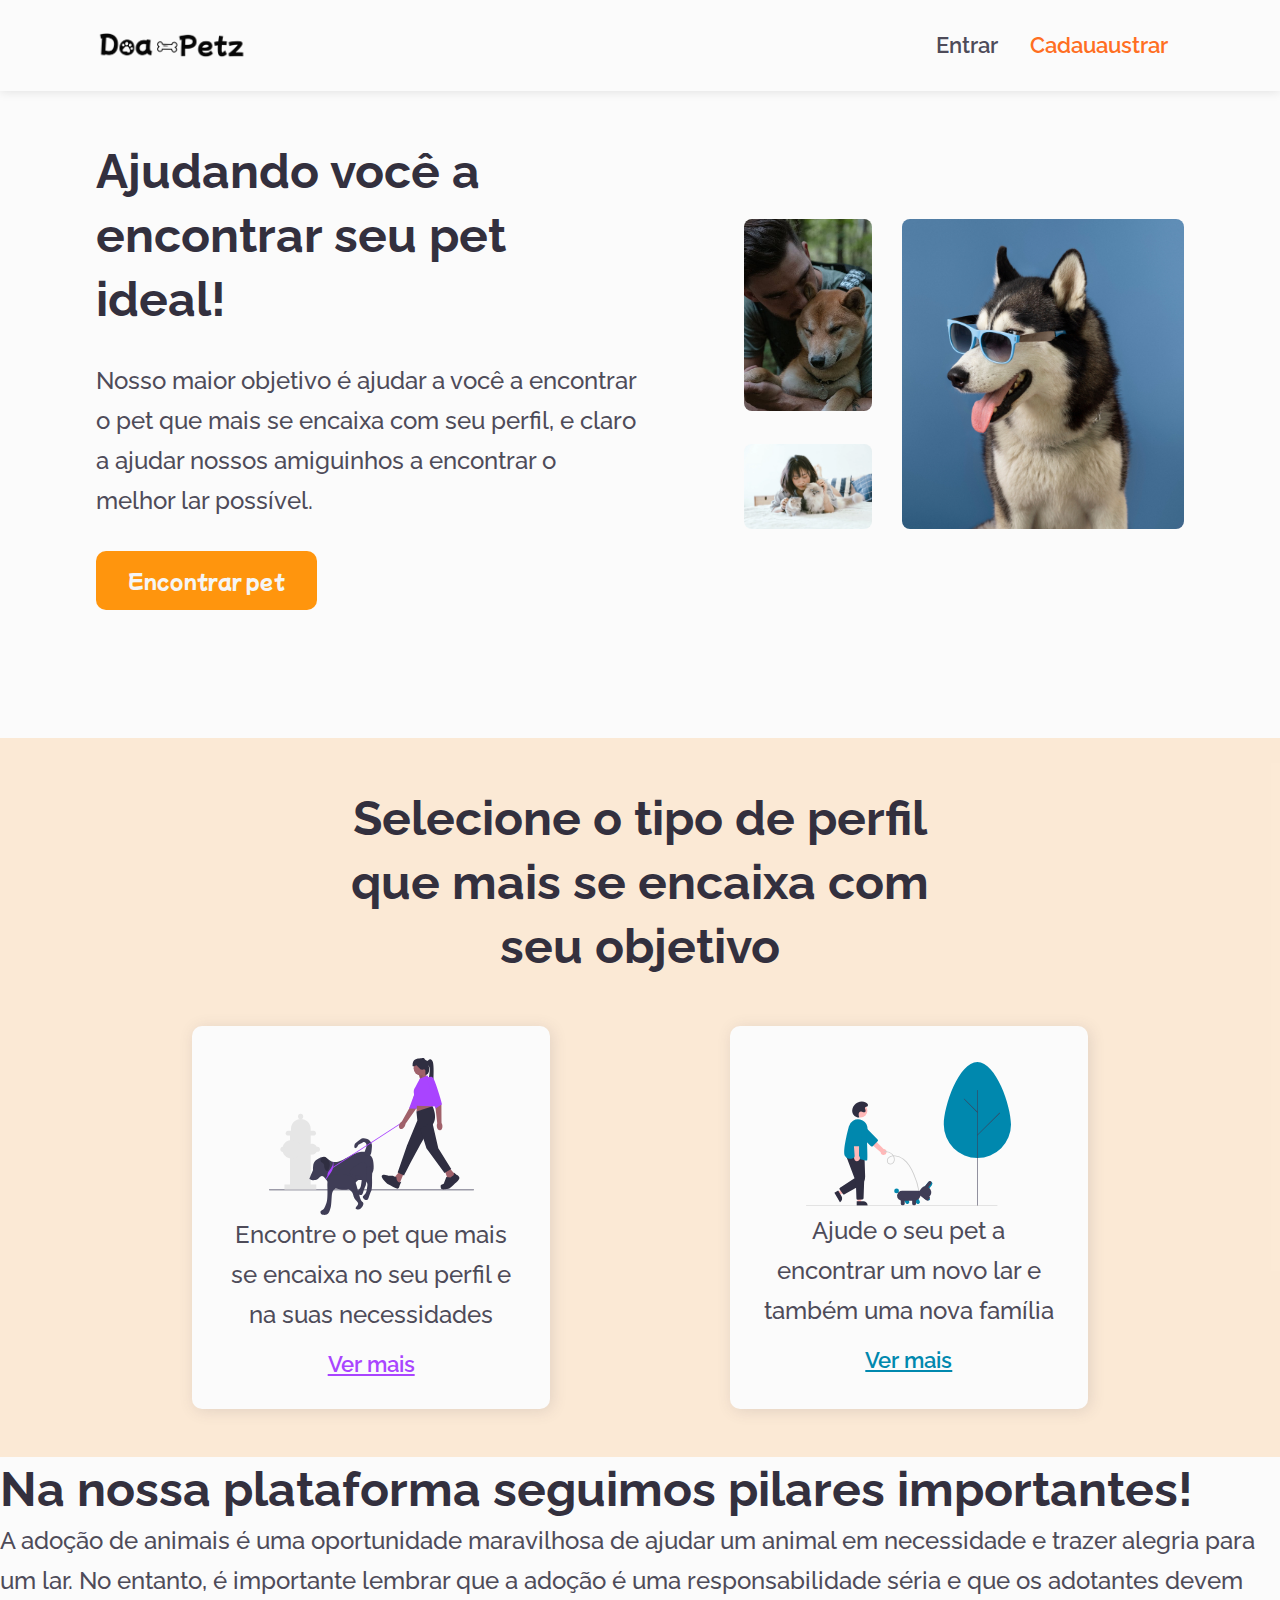
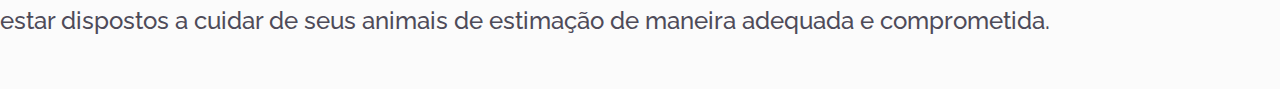
==== Petz/index.html @ 4ccae001 "Add files via upload" ====
<!DOCTYPE html>
<html lang="pt-br">

<head>
    <meta charset="UTF-8">
    <meta http-equiv="X-UA-Compatible" content="IE=edge">
    <meta name="viewport" content="width=device-width, initial-scale=1.0">
    <title>Doa-Petz</title>

    <link rel="stylesheet" href="estilo.css">
</head>

<body>
    <header class="cabecalho">
        <nav class="menu">
            <img class="logomarca" src="./assets/img/doapetz.png" alt="">

            <ul class="links-navegacao">
                <li>
                    <a href="">Entrar</a>
                </li>
                <li class="registrar">
                    <a href="">Cadauaustrar</a>
                </li>
            </ul>
        </nav>
    </header>

    <main class="corpo">
        <!-- Seção primária -->
        <section class="painel-principal">
            <div class="anuncio-petz">
                <h1 class="titulo">Ajudando você a encontrar seu pet ideal!</h1>

                <p class="descricao">Nosso maior objetivo é ajudar a você a encontrar o pet que mais se encaixa com seu
                    perfil, e claro a ajudar nossos amiguinhos a encontrar o melhor lar possível.</p>
                <button class="botao-principal">
                    Encontrar pet
                </button>
            </div>


            <div class="imagens-petz">
                <div class="fotos-esquerda">
                    <img src="./assets/img/index/homem-cachorro.jpeg" alt="">

                    <img src="./assets/img/index/moca-gatos.jpg" alt="">
                </div>

                <div class="fotos-direita">
                    <img src="./assets/img/index/cachorro-oculos.jpg" alt="">
                </div>
            </div>

        </section>

        <!-- Seção secundária -->
        <section class="tipos-perfil">
            <h2 class="titulo">Selecione o tipo de perfil que mais se encaixa com seu objetivo</h2>
            <div class="cards-container">
                <div class="card-de-perfil">
                    <img src="./assets/icons/mulher-cahorro.svg" alt="">

                    <div class="conteudo-card">
                        <p class="descricao">
                            Encontre o pet que mais se encaixa no seu perfil e na suas necessidades
                        </p>

                        <a href="" class="link-card link-roxo">Ver mais</a>
                    </div>
                </div>
                <div class="card-de-perfil">
                    <img src="./assets/icons/homem-cachorro.svg" alt="">

                    <div class="conteudo-card">
                        <p class="descricao">
                            Ajude o seu pet a encontrar um novo lar e também uma nova família
                        </p>

                        <a href="" class="link-card">Ver mais</a>
                    </div>
                </div>
            </div>
        </section>
        <!-- Seção terciária -->
        <section class="valores-da-plataforma">
            <div class="sobre-os-valores">
                <h2 class="titulo">
                    Na nossa plataforma seguimos pilares importantes!
                </h2>
                <p class="descricao">
                    A adoção de animais é uma oportunidade maravilhosa de ajudar um animal em necessidade e trazer
                    alegria para um lar. No entanto, é importante lembrar que a adoção é uma responsabilidade séria e
                    que os adotantes devem estar dispostos a cuidar de seus animais de estimação de maneira adequada e
                    comprometida.
                </p>
            </div>
            <div class="valores-topicos">
                <div class="coluna-valores">
                    <div class="pilar">
                        <p class="descricao">
                            
                        </p>
                    </div>
                </div>
                <div class="coluna-valores"></div>
            </div>
        </section>
    </main>

    <footer>

    </footer>

</body>

</html>
---- Petz/estilo.css ----
@import url('https://fonts.googleapis.com/css2?family=Mochiy+Pop+One&display=swap');
@import url('https://fonts.googleapis.com/css2?family=Raleway:ital,wght@0,100;0,200;0,300;0,400;0,500;0,600;0,700;0,800;0,900;1,100;1,200;1,300;1,400;1,500;1,600;1,700;1,800;1,900&display=swap');

* {
    padding: 0px;
    margin: 0px;
    font-family: 'Raleway', sans-serif;
    box-sizing: border-box;
}


/*Definir propriedades globais */
html {
    background-color: #fbfbfb;
}

.logomarca {
    width: 12vw;
}

.titulo {
    font-size: 48px;
    font-weight: 700;
    line-height: 4rem;
    color: #33303e;
}

.descricao {
    font-size: 24px;
    font-weight: 500;
    line-height: 2.5rem;
    color: #4e4b59
}


/* */
.cabecalho {
    padding: 32px 0px;
    box-shadow: 0px 1px 10px #0000001a;
}

.menu {
    width: 85%;
    margin: 0 auto;
    display: flex;
    flex-direction: row;
    justify-content: space-between;
    align-items: center;
}

.links-navegacao {
    display: flex;
    flex-direction: row;
    list-style-type: none;
}

/* ul.links-navegacao > li > a*/
.links-navegacao li a {
    padding: 16px;
    font-size: 1.4rem;
    font-weight: 600;
    color: #4e4b59;
    text-decoration: none;
}

li.registrar a {
    color: #ff6e22;
}

li.registrar a:hover {
    font-size: 1.6rem;
    padding: 0 10px;
    transition: 0.3s ease;
}

/*Corpo Principal */

.corpo {
    padding: 48px 0px;
}

.botao-principal {
    font-size: 19px;
    font-family: 'Mochiy Pop One', sans-serif;
    color: #f5f5f5;
    background-color: #ff950d;
    border: 1px #f5f5f5;
    border-radius: 10px;
    cursor: pointer;
    padding: 16px 32px; /*top e bottom 16, right e left 32*/
}

.botao-principal:hover {
    background-color: #ff6e22;
}

.fotos-esquerda img {
    width: 10vw;
    border-radius: 8px;
}

.fotos-direita img {
    width: 22vw;
    border-radius: 8px;
}

.imagens-petz {
    display: flex;
    flex-direction: row;
    
    gap: 30px;
}

.painel-principal {
    width: 85%;
    margin: 0 auto;
    
    /* Forçando um novo falor pro bottom */
    margin-bottom: 128px ;

    display: flex;
    flex-direction: row;
    align-items: center;
    justify-content: space-between;
}

.fotos-esquerda, .fotos-direita {
    display: flex;
    flex-direction: column;
    justify-content: space-between;
}

.anuncio-petz {
    width: 50%;
    display: flex;
    flex-direction: column;
    align-items: flex-start; /*para o botão não crescer */
    gap: 30px;
}

/* Seção de perfil */

.tipos-perfil{
    padding: 48px 0;
    background-color: #ff880026;

    display: flex;
    flex-direction: column;
    align-items: center;
}

.tipos-perfil h2{
    width: 52%;
    text-align: center;
}

.cards-container{
    width: 70%;
    margin-top: 48px;

    display: flex;
    flex-direction: row;
    justify-content: space-between;
}

.card-de-perfil{
    width: 28vw;
    padding: 32px;
    border-radius: 10px;
    background-color: #FBFBFB;
    box-shadow: 2px 2px 15px #4E4B5926;

    display: flex;
    flex-direction: column;
    align-items: center;
    justify-content: space-evenly;
}

.card-de-perfil img{
    width: 16vw;
}

.conteudo-card{
    text-align: center;
    display: flex;
    flex-direction: column;
    align-items: center;
    justify-content: space-evenly;
}

.link-card{
    font-size: 22px;
    font-weight: 600;
    text-decoration: underline;
    margin-top: 16px;

    color: #0088AE;
}

.link-roxo{
    color: #A944FF;
}
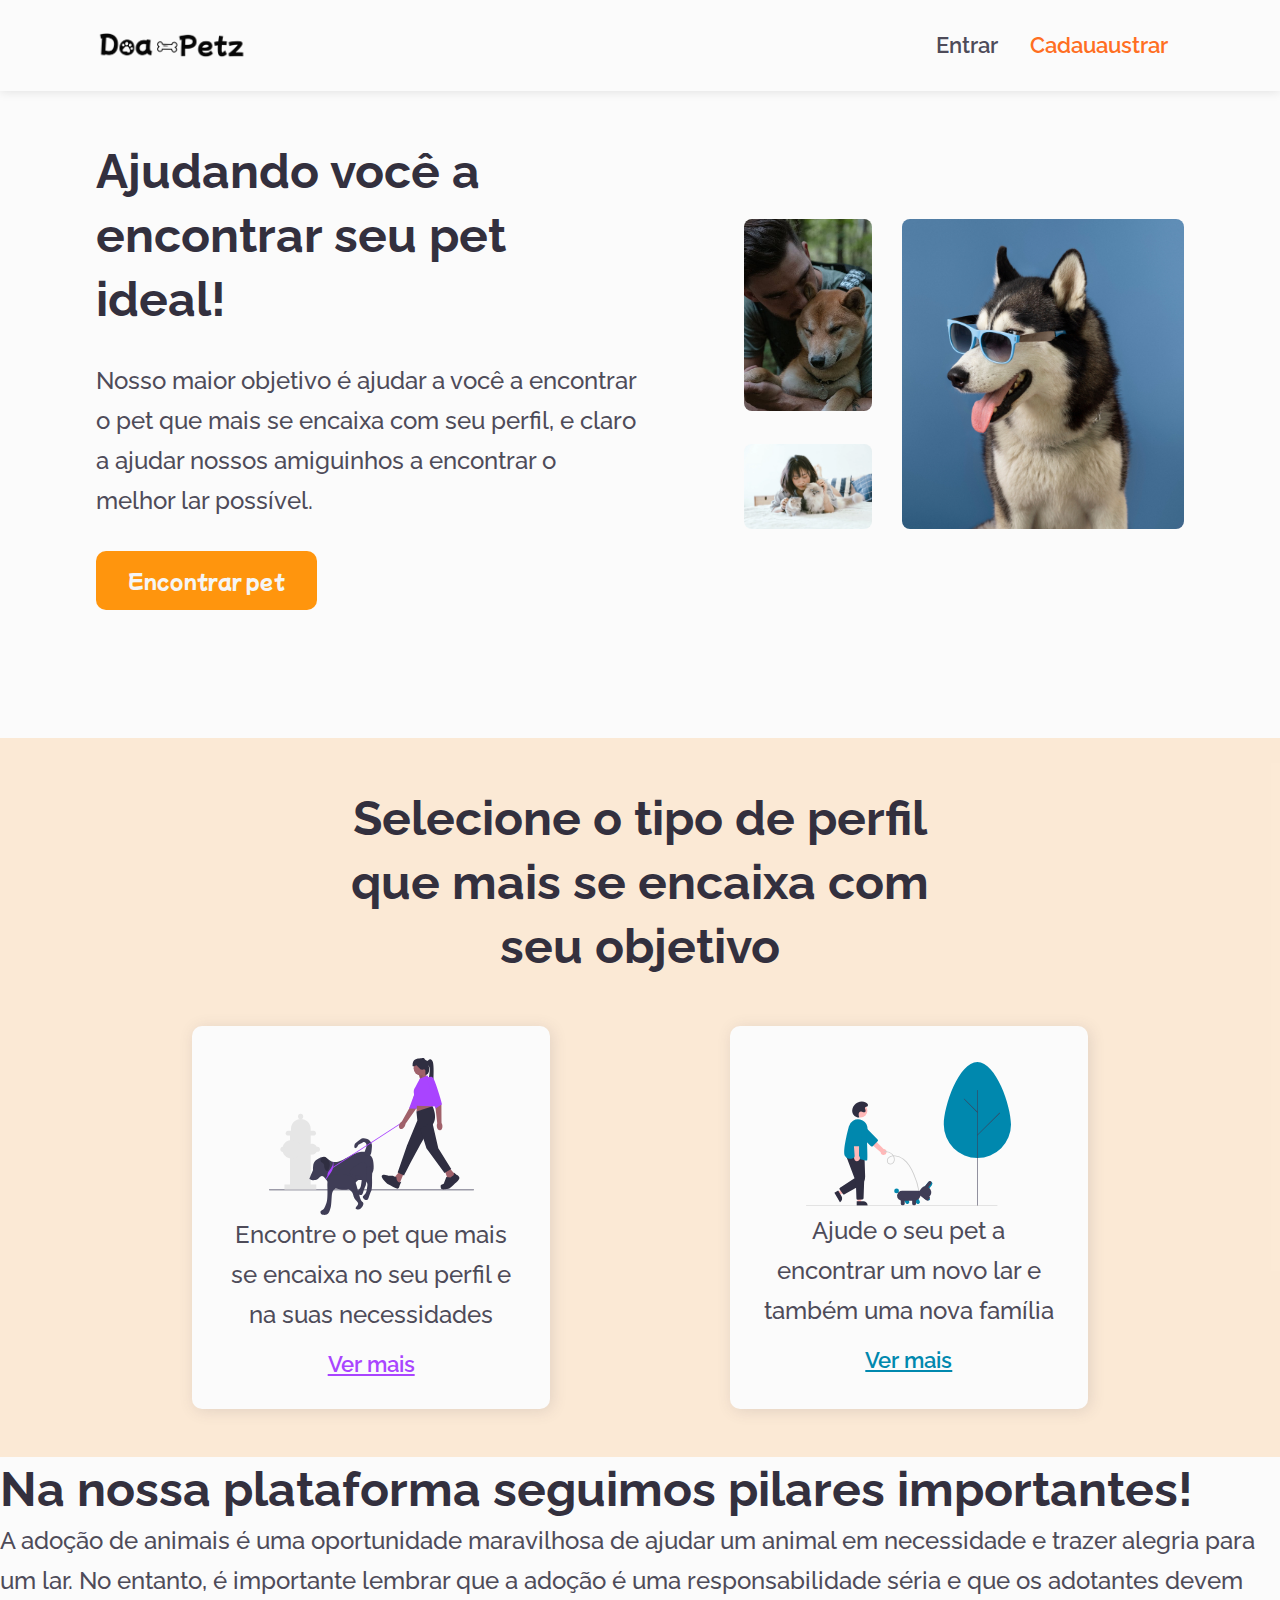
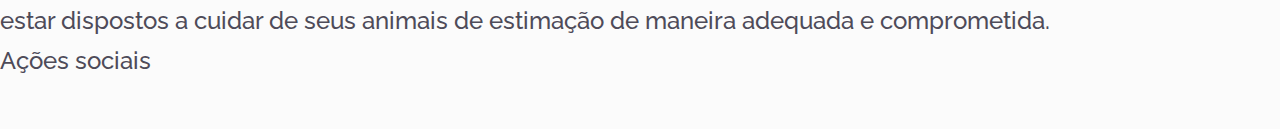
==== commit c35b51cf: "Add files via upload" ====
--- a/Petz/index.html
+++ b/Petz/index.html
@@ -8,6 +8,13 @@
     <title>Doa-Petz</title>
 
     <link rel="stylesheet" href="estilo.css">
+
+    <!-- Chamando os css's do fontawesome -->
+
+    <link href="../../assets/fontawesome/css/fontawesome.css" rel="stylesheet">
+    <link href="../../assets/fontawesome/css/brands.css" rel="stylesheet">
+    <link href="../../assets/fontawesome/css/solid.css" rel="stylesheet">
+    
 </head>
 
 <body>
@@ -98,8 +105,12 @@
             <div class="valores-topicos">
                 <div class="coluna-valores">
                     <div class="pilar">
+                        <span>
+                            <i class="fa-regular fa-jedi"></i>
+                        </span>
+
                         <p class="descricao">
-                            
+                            Ações sociais
                         </p>
                     </div>
                 </div>
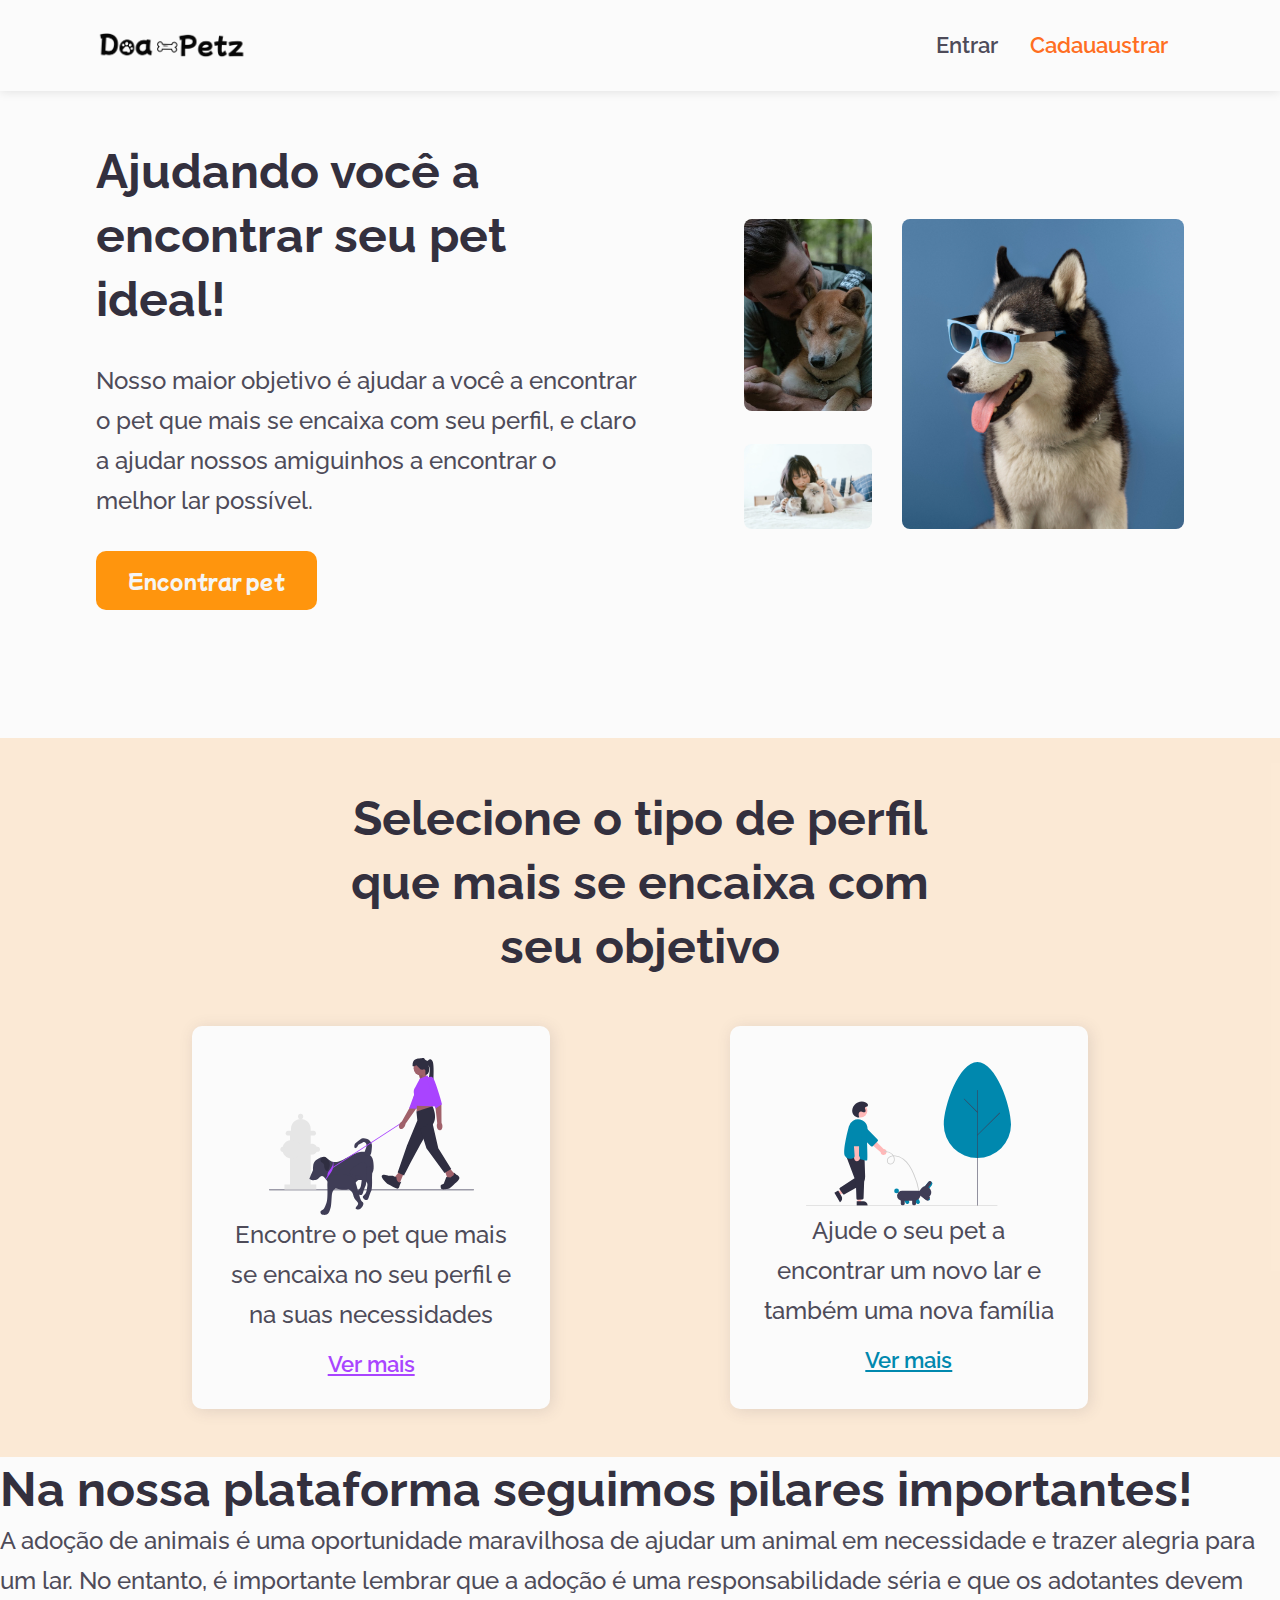
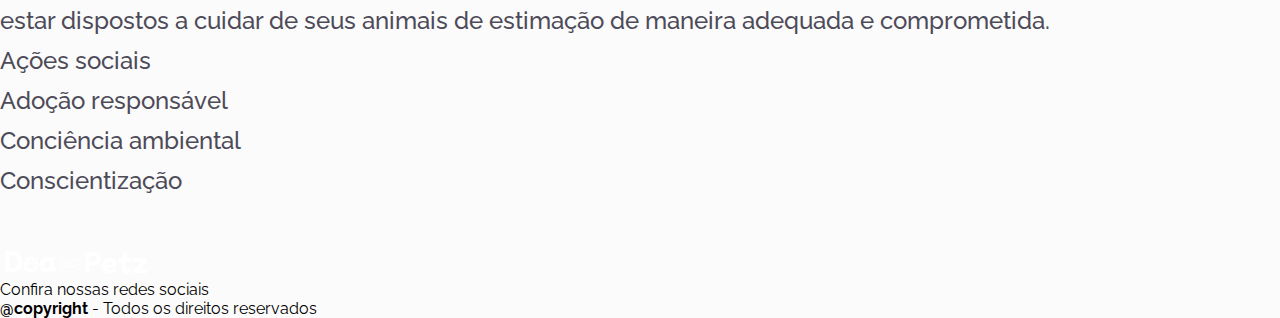
==== commit 4e6a2193: "Add files via upload" ====
--- a/Petz/index.html
+++ b/Petz/index.html
@@ -11,10 +11,10 @@
 
     <!-- Chamando os css's do fontawesome -->
 
-    <link href="../../assets/fontawesome/css/fontawesome.css" rel="stylesheet">
-    <link href="../../assets/fontawesome/css/brands.css" rel="stylesheet">
-    <link href="../../assets/fontawesome/css/solid.css" rel="stylesheet">
-    
+    <link href="./assets/fontawesome/css/fontawesome.css" rel="stylesheet">
+    <link href="./assets/fontawesome/css/brands.css" rel="stylesheet">
+    <link href="./assets/fontawesome/css/solid.css" rel="stylesheet">
+
 </head>
 
 <body>
@@ -92,35 +92,97 @@
         <!-- Seção terciária -->
         <section class="valores-da-plataforma">
             <div class="sobre-os-valores">
+
                 <h2 class="titulo">
                     Na nossa plataforma seguimos pilares importantes!
                 </h2>
+
                 <p class="descricao">
                     A adoção de animais é uma oportunidade maravilhosa de ajudar um animal em necessidade e trazer
                     alegria para um lar. No entanto, é importante lembrar que a adoção é uma responsabilidade séria e
                     que os adotantes devem estar dispostos a cuidar de seus animais de estimação de maneira adequada e
                     comprometida.
                 </p>
+
             </div>
+
             <div class="valores-topicos">
+
                 <div class="coluna-valores">
+
                     <div class="pilar">
-                        <span>
-                            <i class="fa-regular fa-jedi"></i>
+
+                        <span class="box-pilar azul">
+                            <i class="fa-solid fa-handshake"></i>
                         </span>
 
                         <p class="descricao">
                             Ações sociais
                         </p>
+
                     </div>
+
+                    <div class="pilar">
+
+                        <span class="box-pilar laranja">
+                            <i class="fa-solid fa-shield-dog"></i>
+                        </span>
+
+                        <p class="descricao">
+                            Adoção responsável
+                        </p>
+
+                    </div>
+
                 </div>
-                <div class="coluna-valores"></div>
+
+                <div class="coluna-valores">
+
+                    <div class="pilar">
+
+                        <span class="box-pilar laranja">
+                            <i class="fa-solid fa-seedling"></i>
+                        </span>
+
+                        <p class="descricao">
+                            Conciência ambiental
+                        </p>
+
+                    </div>
+
+                    <div class="pilar">
+
+                        <span class="box-pilar roxo">
+                            <i class="fa-solid fa-ribbon"></i>
+                        </span>
+
+                        <p class="descricao">
+                            Conscientização
+                        </p>
+
+                    </div>
+
+                </div>
+
             </div>
+
         </section>
+
     </main>
 
-    <footer>
+    <footer class="rodape">
+        <div class="conteudo-rodape">
+            <img class="logomarca" src="./assets/img/doapetz-branco.png" alt="">
 
+            <div class="redes-sociais">
+                <p>Confira nossas redes sociais</p>
+                <i class="fa-brands fa-twitter"></i>
+                <i class="fa-brands fa-facebook"></i>
+                <i class="fa-brands fa-instagram"></i>
+            </div>
+        </div>
+
+        <p class="copyright"><strong>@copyright</strong> - Todos os direitos reservados</p>
     </footer>
 
 </body>
